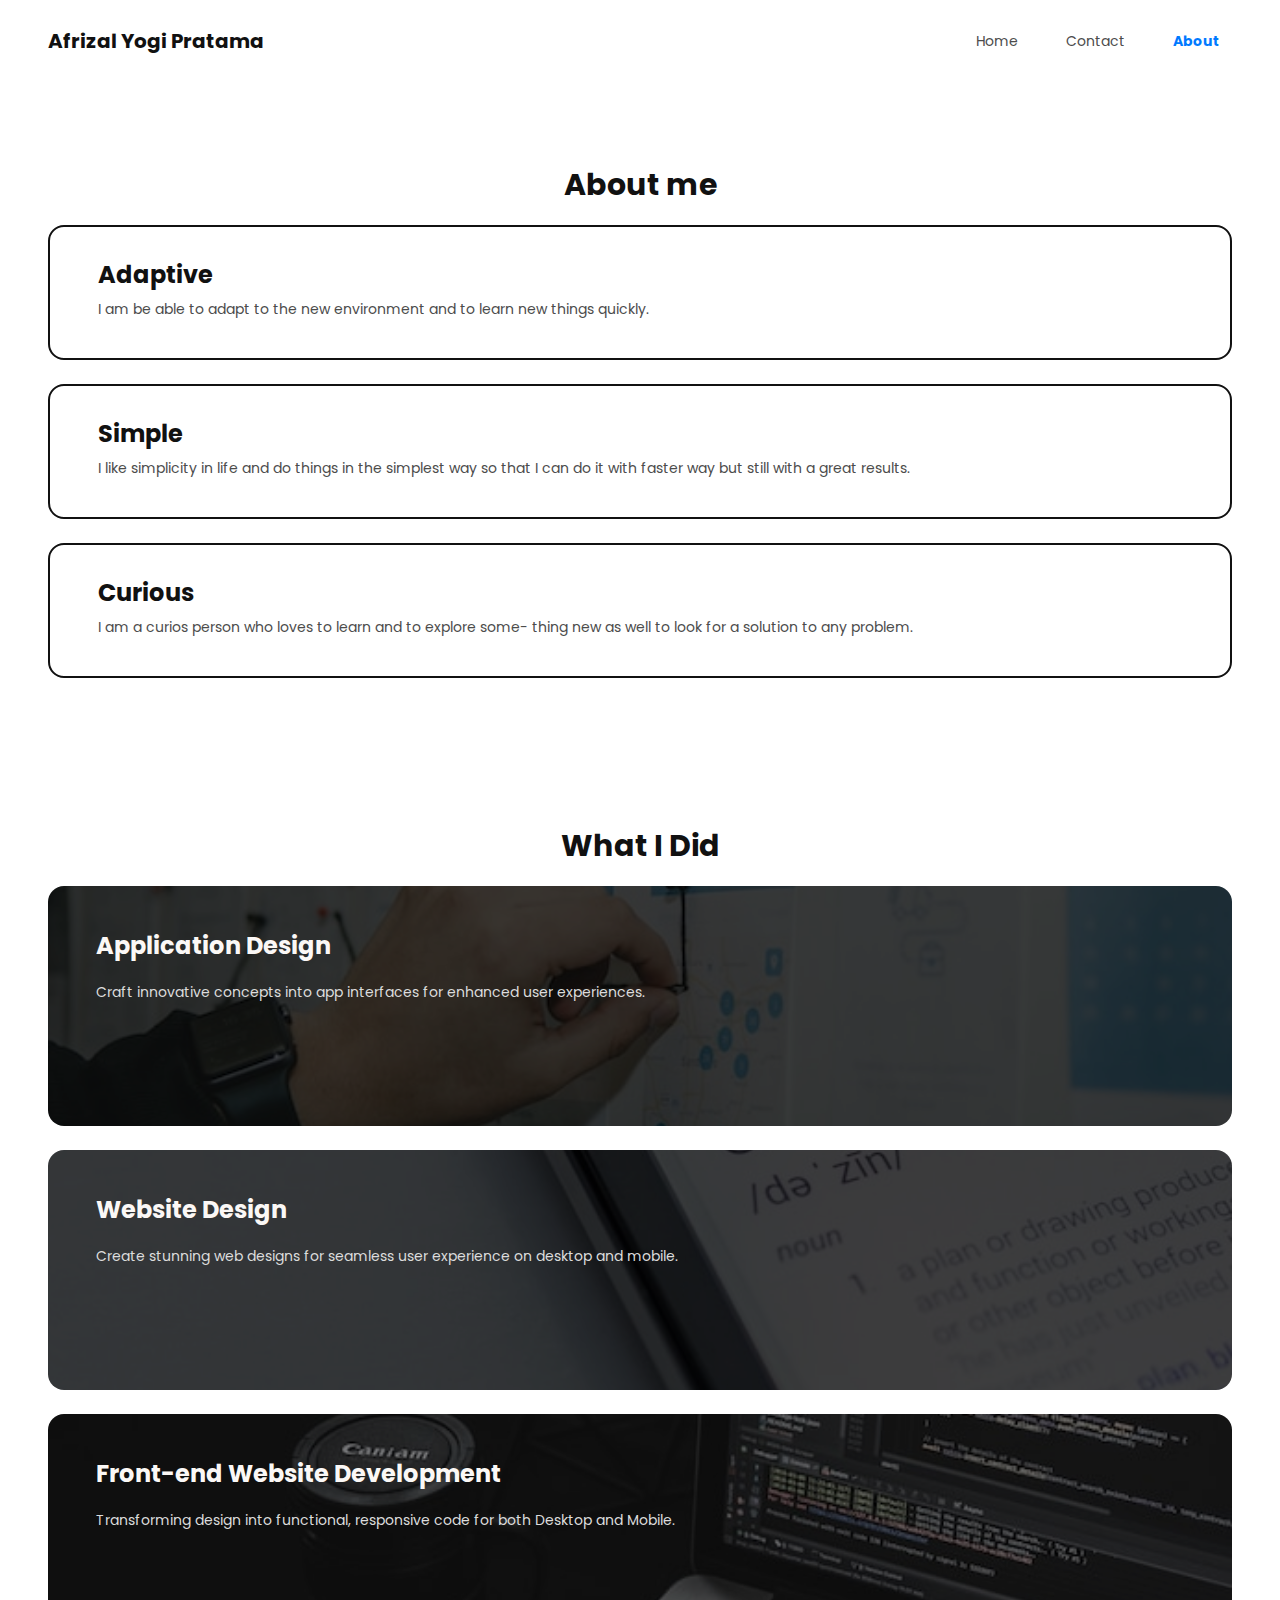
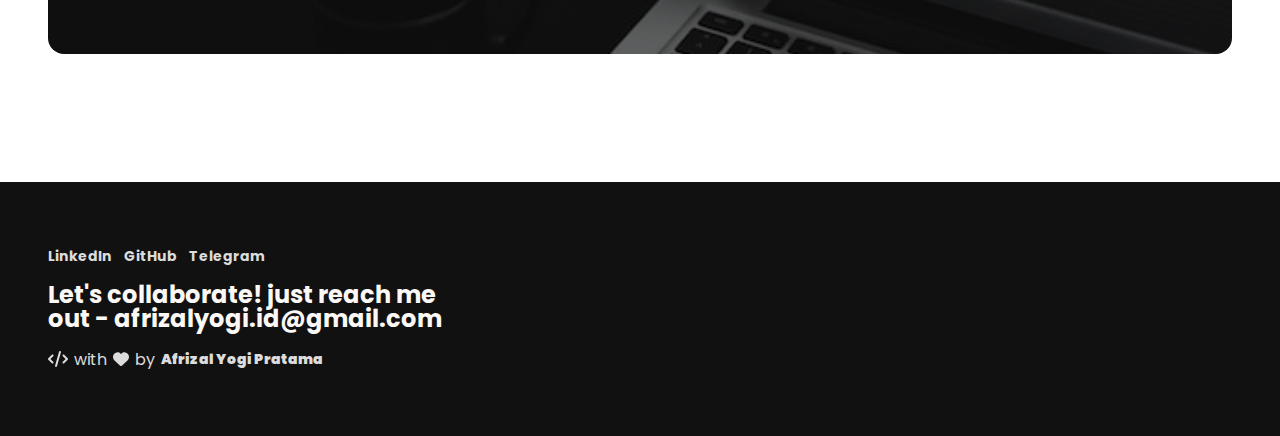
==== C_Morning_Afrizal Yogi Pratama/about.html @ c01aab59 "Add Contact and About Page" ====
<!DOCTYPE html>
<html lang="en">
	<head>
		<meta charset="UTF-8" />
		<meta http-equiv="X-UA-Compatible" content="IE=edge" />
		<meta name="viewport" content="width=device-width, initial-scale=1.0" />
		<link rel="preconnect" href="https://fonts.googleapis.com" />
		<link rel="preconnect" href="https://fonts.gstatic.com" crossorigin />
		<link
			href="https://fonts.googleapis.com/css2?family=Poppins:wght@400;700&display=swap"
			rel="stylesheet" />
		<link rel="stylesheet" href="./css/main.css" />
		<title>Afrizal Yogi Pratama</title>
	</head>
	<body>
		<nav id="top">
			<div class="flex">
				<div class="navbar-left">
					<h2>Afrizal Yogi Pratama</h2>
				</div>
				<div class="navbar-right">
					<ul>
						<li><a href="./index.html">Home</a></li>
						<li><a href="./contact.html">Contact</a></li>
						<li class="active"><a href="./about.html">About</a></li>
					</ul>
				</div>
			</div>
		</nav>
		<section id="about">
			<div class="section-title"> <h2>About me</h2> </div>
			<div class="section-content grid-3">
				<div class="about-content">
					<h3 class="about-title">Adaptive</h3>
					<p class="about-description">
						I am be able to adapt to the new environment and to learn new things
						quickly.
					</p>
				</div>
				<div class="about-content">
					<h3 class="about-title">Simple</h3>
					<p class="about-description">
						I like simplicity in life and do things in the simplest way so that
						I can do it with faster way but still with a great results.
					</p>
				</div>
				<div class="about-content">
					<h3 class="about-title">Curious</h3>
					<p class="about-description">
						I am a curios person who loves to learn and to explore some- thing
						new as well to look for a solution to any problem.
					</p>
				</div>
			</div>
		</section>
		<section id="service">
			<div class="section-title"> <h2>What I Did</h2> </div>
			<div class="section-content grid-3">
				<div id="service-1" class="service-content">
					<div class="service-img"></div>
					<div class="service-text">
						<h3>Application Design</h3>
						<p>
							Craft innovative concepts into app interfaces for enhanced user
							experiences.
						</p>
					</div>
				</div>
				<div id="service-2" class="service-content">
					<div class="service-img"></div>
					<div class="service-text">
						<h3>Website Design</h3>
						<p>
							Create stunning web designs for seamless user experience on
							desktop and mobile.
						</p>
					</div>
				</div>
				<div id="service-3" class="service-content">
					<div class="service-img"></div>
					<div class="service-text">
						<h3>Front-end Website Development</h3>
						<p>
							Transforming design into functional, responsive code for both
							Desktop and Mobile.
						</p>
					</div>
				</div>
			</div>
		</section>
		<footer>
			<div class="footer-link flex">
				<a href="https://www.linkedin.com/in/afrizalyogi/">LinkedIn</a>
				<a href="https://github.com/afrizalyogi">GitHub</a>
				<a href="https://t.me/afrizalyogi">Telegram</a>
			</div>
			<h1>
				Let's collaborate! just reach me <br />
				out -
				<a href="mailto:afrizalyogi.id@gmail.com">afrizalyogi.id@gmail.com</a>
			</h1>
			<div class="copyright flex">
				<svg
					xmlns="http://www.w3.org/2000/svg"
					height="1em"
					viewBox="0 0 640 512">
					<path
						d="M392.8 1.2c-17-4.9-34.7 5-39.6 22l-128 448c-4.9 17 5 34.7 22 39.6s34.7-5 39.6-22l128-448c4.9-17-5-34.7-22-39.6zm80.6 120.1c-12.5 12.5-12.5 32.8 0 45.3L562.7 256l-89.4 89.4c-12.5 12.5-12.5 32.8 0 45.3s32.8 12.5 45.3 0l112-112c12.5-12.5 12.5-32.8 0-45.3l-112-112c-12.5-12.5-32.8-12.5-45.3 0zm-306.7 0c-12.5-12.5-32.8-12.5-45.3 0l-112 112c-12.5 12.5-12.5 32.8 0 45.3l112 112c12.5 12.5 32.8 12.5 45.3 0s12.5-32.8 0-45.3L77.3 256l89.4-89.4c12.5-12.5 12.5-32.8 0-45.3z" />
				</svg>
				with
				<svg
					xmlns="http://www.w3.org/2000/svg"
					height="1em"
					viewBox="0 0 512 512">
					<path
						d="M47.6 300.4L228.3 469.1c7.5 7 17.4 10.9 27.7 10.9s20.2-3.9 27.7-10.9L464.4 300.4c30.4-28.3 47.6-68 47.6-109.5v-5.8c0-69.9-50.5-129.5-119.4-141C347 36.5 300.6 51.4 268 84L256 96 244 84c-32.6-32.6-79-47.5-124.6-39.9C50.5 55.6 0 115.2 0 185.1v5.8c0 41.5 17.2 81.2 47.6 109.5z" />
				</svg>
				by
				<a href="https://afrizalyogi.github.io" target="_blank">
					<b>Afrizal Yogi Pratama</b>
				</a>
			</div>
		</footer>
	</body>
</html>
---- C_Morning_Afrizal Yogi Pratama/css/main.css ----
:root {
	--blue-primary: #007aff;
	--blue-secondary: rgba(0, 122, 255, 0.8);
	--black-primary: #111;
	--black-secondary: #4c4c4c;
	--black-bg: #1f1f22;
	--white-primary: #fbf8f6;
	--white-secondary: #dcdcdc;
	--white-bg: #ededef;
}

body {
	font-family: "Poppins", sans-serif;
	margin: 0;
	padding: 0;
}

a {
	text-decoration: none;
	color: var(--black-secondary);
}

a:hover {
	color: var(--blue-primary);
}

h1 {
	font-size: 72px;
	line-height: 1;
}

h2 {
	font-size: 48px;
}

h3 {
	font-size: 36px;
}

h1,
h2,
h3 {
	color: var(--black-primary);
	line-height: 1;
}

p,
label {
	color: var(--black-secondary);
}

p,
a,
label {
	font-size: 18px;
}

nav {
	padding: 12px 256px;
}

nav h2 {
	font-size: 24px;
}

nav ul {
	display: flex;
	gap: 24px;
}

section,
footer {
	padding: 64px 256px;
}

footer {
	background-color: var(--black-primary);
	color: var(--white-primary);
}

footer .flex {
	color: var(--white-secondary);
	fill: var(--white-secondary);
	justify-content: start;
}

footer .footer-link a,
footer .copyright a {
	color: var(--white-secondary);
	font-weight: 700;
}

footer .footer-link a:hover,
footer .copyright a:hover {
	color: var(--blue-primary);
}

footer .copyright {
	gap: 6px;
}

footer h1,
footer h1 a {
	color: var(--white-primary);
	font-size: 36px;
}

footer h1 a {
	color: var(--white-primary);
}

#contact {
	background-color: var(--white-bg);
}

#service {
	margin-bottom: 64px;
}

.flex {
	display: flex;
	align-items: center;
	justify-content: space-between;
	gap: 12px;
}

.grid-2 {
	display: grid;
	gap: 24px;
	grid-template-columns: repeat(2, minmax(0, 1fr));
}

.grid-3 {
	display: grid;
	gap: 24px;
	grid-template-columns: repeat(3, minmax(0, 1fr));
}

.btn-primary {
	cursor: pointer;
	display: flex;
	gap: 12px;
	align-items: center;
	padding: 12px 24px;
	background: var(--blue-primary);
	color: var(--white-primary);
	fill: var(--white-primary);
	border: 2px solid var(--blue-primary);
	border-radius: 12px;
	text-decoration: none;
}

.btn-primary:hover {
	background: none;
	color: var(--blue-primary);
	fill: var(--blue-primary);
}

.btn-primary svg,
.btn-outline-primary svg {
	height: 16px;
}

.btn-outline-primary {
	display: flex;
	gap: 12px;
	align-items: center;
	padding: 12px 24px;
	border: 2px solid var(--blue-primary);
	background: none;
	color: var(--blue-primary);
	fill: var(--blue-primary);
	border-radius: 12px;
	text-decoration: none;
}

.btn-outline-primary:hover {
	background: var(--blue-primary);
	color: var(--white-primary);
	fill: var(--white-primary);
}

.navbar-right ul {
	display: flex;
	list-style: none;
}

.navbar-right ul li a {
	padding: 0 12px;
}

.navbar-right ul li.active a {
	font-weight: 700;
	color: var(--blue-primary);
}

.hero-left h1 b {
	color: var(--white-primary);
	text-shadow: -1px -1px 0 #111, 1px -1px 0 #111, -1px 1px 0 #111,
		1px 1px 0 #111;
	-webkit-text-stroke: 1px var(--black-primary);
}

.hero-left h1 b:hover {
	background-color: var(--blue-primary);
}

.hero-cta {
	justify-content: left;
	gap: 36px;
}

.hero-link {
	gap: 36px;
}

.hero-link a {
	font-size: 36px;
}

.hero-link svg {
	fill: var(--black-primary);
}

.hero-link svg:hover {
	fill: var(--blue-primary);
}

.about-content {
	padding: 24px 48px;
	border: 2px solid var(--black-primary);
	border-radius: 16px;
}

.about-title {
	line-height: 0;
}

.service-content {
	position: relative;
	width: auto;
	height: 360px;
	border-radius: 16px;
	overflow: hidden;
}

.service-content .service-text {
	position: absolute;
	top: 24px;
	left: 48px;
	right: 48px;
}

.service-content .service-text h3 {
	color: var(--white-primary);
}

.service-content .service-text p {
	color: var(--white-secondary);
}

.service-content .service-img {
	background-size: cover;
	background-position: center;
	width: 100%;
	height: 100%;
	filter: brightness(0.25);
	transition: all 500ms;
}

.service-content:hover .service-img {
	transform: scale(1.2);
}

#service-1 .service-img {
	background-image: url(../assets/service-1.jpg);
}

#service-2 .service-img {
	background-image: url(../assets/service-2.jpg);
}

#service-3 .service-img {
	background-image: url(../assets/service-3.jpg);
	filter: brightness(0.5);
}

.contact-form form {
	display: flex;
	flex-wrap: wrap;
	gap: 12px;
}

.contact-form .grid-2 {
	align-items: center;
	gap: 12px;
}

.contact-form .contact-input {
	width: 100%;
}

.contact-form .contact-input div {
	padding-right: 24px;
}

.contact-text p {
	max-width: 75%;
}

.contact-form label {
	display: block;
}

.contact-form input,
.contact-form textarea {
	display: flex;
	border: 2px solid var(--white-secondary);
	border-radius: 8px;
	padding: 6px 12px;
	font-size: 14px;
	width: 100%;
}

.contact-form button {
	padding: 4px 24px;
	margin-top: 12px;
}

.contact-form button p {
	line-height: 0;
	color: var(--white-primary);
}

.contact-form button:hover p {
	color: var(--blue-primary);
}

@media (max-width: 1280px) {
	nav,
	section,
	footer {
		padding-left: 48px;
		padding-right: 48px;
	}

	nav .flex {
		justify-content: space-between;
		text-align: left;
	}

	h1 {
		font-size: 64px;
	}

	h2 {
		font-size: 30px;
	}

	h3 {
		font-size: 24px;
	}

	p,
	a,
	label {
		font-size: 14px;
	}

	nav h2 {
		font-size: 20px;
	}

	footer h1,
	footer h1 a {
		font-size: 24px;
	}

	#hero {
		padding: 64px;
	}

	#hero .flex {
		flex-wrap: wrap-reverse;
	}

	.flex {
		flex-wrap: wrap;
		justify-content: center;
		text-align: center;
	}

	.grid-2 {
		grid-template-columns: repeat(1, minmax(0, 1fr));
	}

	.grid-3 {
		grid-template-columns: repeat(1, minmax(0, 1fr));
	}

	.section-title {
		text-align: center;
	}

	.service-content {
		height: 240px;
	}
}
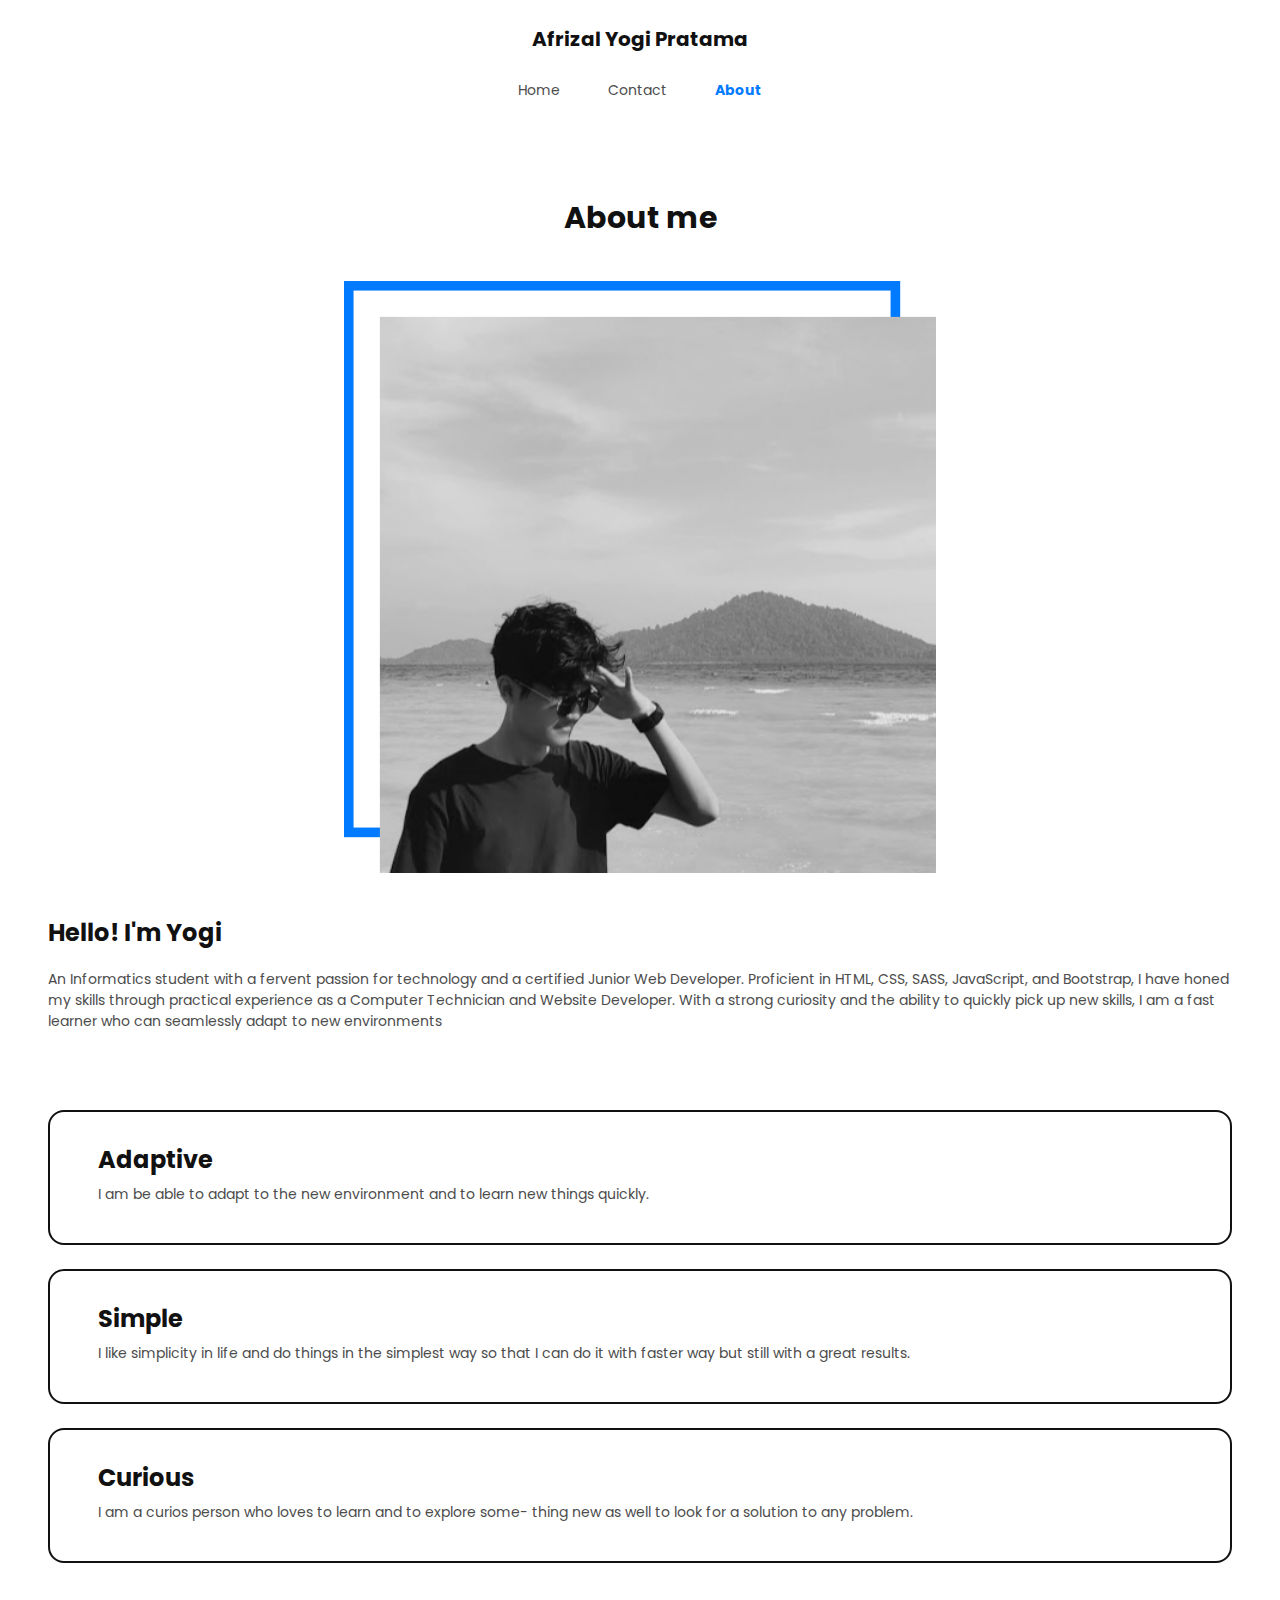
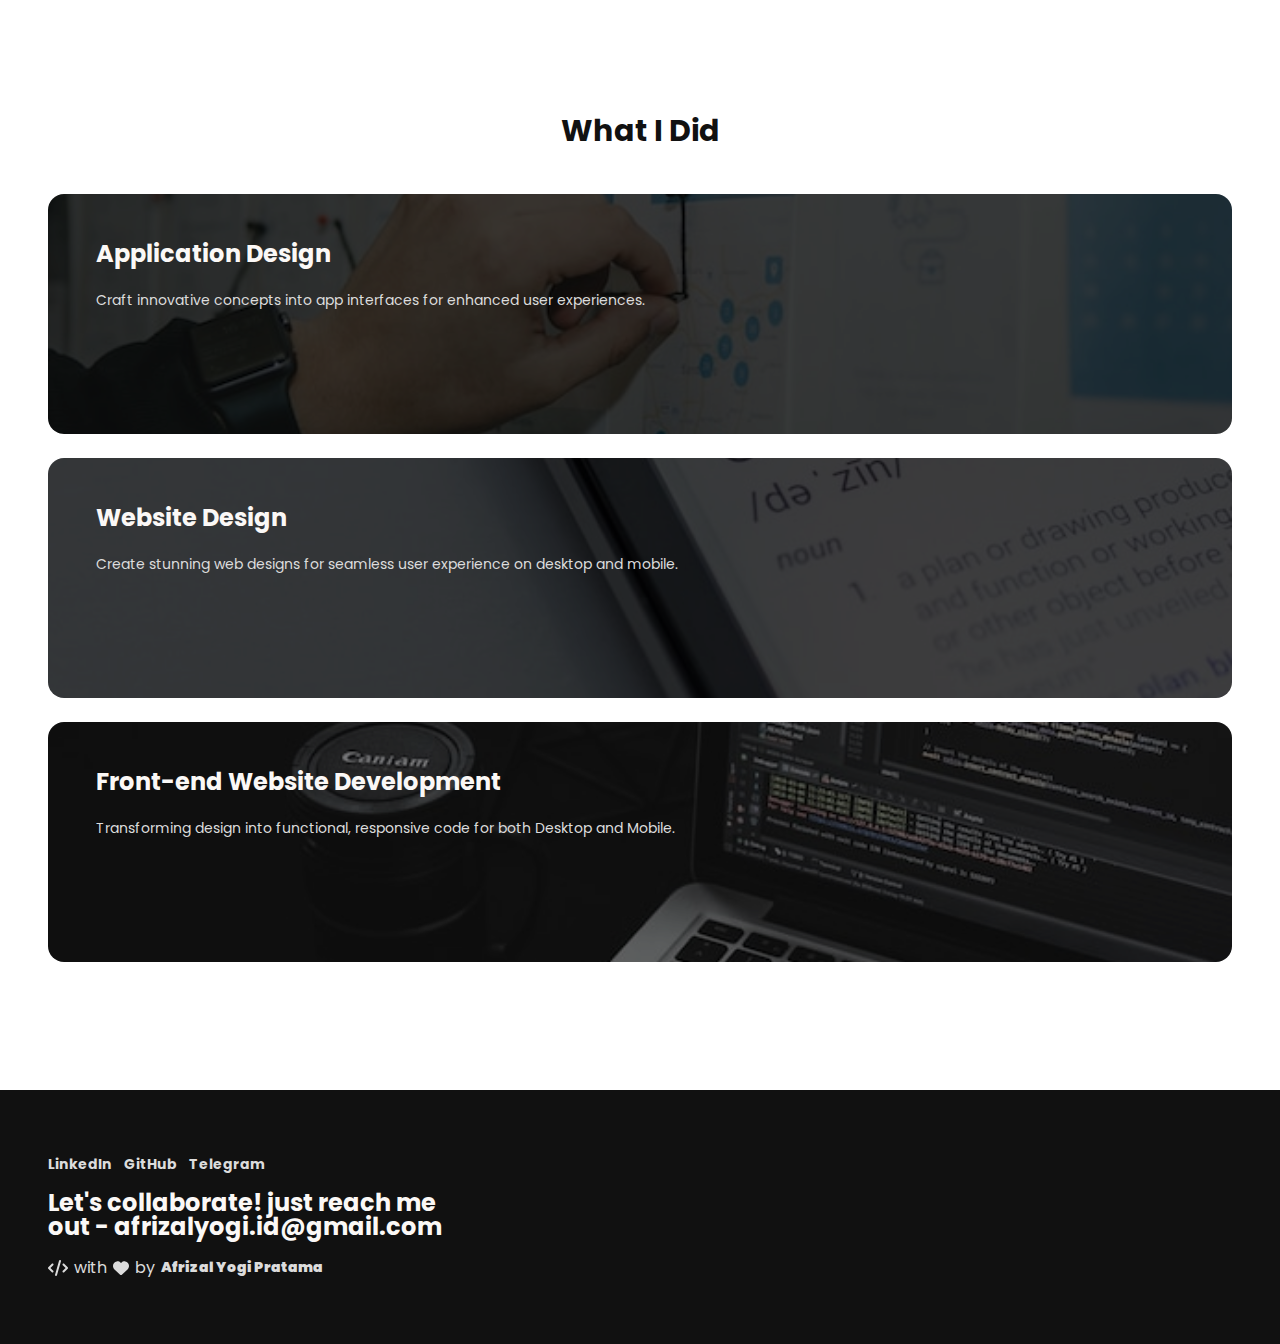
==== commit d518a76d: "Update About me" ====
--- a/C_Morning_Afrizal Yogi Pratama/about.html
+++ b/C_Morning_Afrizal Yogi Pratama/about.html
@@ -29,27 +29,44 @@
 		</nav>
 		<section id="about">
 			<div class="section-title"> <h2>About me</h2> </div>
-			<div class="section-content grid-3">
-				<div class="about-content">
-					<h3 class="about-title">Adaptive</h3>
-					<p class="about-description">
-						I am be able to adapt to the new environment and to learn new things
-						quickly.
-					</p>
+			<div class="section-content">
+				<div class="grid-2">
+					<img src="./assets/about-image.png" alt="" />
+					<div>
+						<h3>Hello! I'm Yogi</h3>
+						<p>
+							An Informatics student with a fervent passion for technology and a
+							certified Junior Web Developer. Proficient in HTML, CSS, SASS,
+							JavaScript, and Bootstrap, I have honed my skills through
+							practical experience as a Computer Technician and Website
+							Developer. With a strong curiosity and the ability to quickly pick
+							up new skills, I am a fast learner who can seamlessly adapt to new
+							environments
+						</p>
+					</div>
 				</div>
-				<div class="about-content">
-					<h3 class="about-title">Simple</h3>
-					<p class="about-description">
-						I like simplicity in life and do things in the simplest way so that
-						I can do it with faster way but still with a great results.
-					</p>
-				</div>
-				<div class="about-content">
-					<h3 class="about-title">Curious</h3>
-					<p class="about-description">
-						I am a curios person who loves to learn and to explore some- thing
-						new as well to look for a solution to any problem.
-					</p>
+				<div class="grid-3">
+					<div class="about-content">
+						<h3 class="about-title">Adaptive</h3>
+						<p class="about-description">
+							I am be able to adapt to the new environment and to learn new
+							things quickly.
+						</p>
+					</div>
+					<div class="about-content">
+						<h3 class="about-title">Simple</h3>
+						<p class="about-description">
+							I like simplicity in life and do things in the simplest way so
+							that I can do it with faster way but still with a great results.
+						</p>
+					</div>
+					<div class="about-content">
+						<h3 class="about-title">Curious</h3>
+						<p class="about-description">
+							I am a curios person who loves to learn and to explore some- thing
+							new as well to look for a solution to any problem.
+						</p>
+					</div>
 				</div>
 			</div>
 		</section>
@@ -116,7 +133,7 @@
 						d="M47.6 300.4L228.3 469.1c7.5 7 17.4 10.9 27.7 10.9s20.2-3.9 27.7-10.9L464.4 300.4c30.4-28.3 47.6-68 47.6-109.5v-5.8c0-69.9-50.5-129.5-119.4-141C347 36.5 300.6 51.4 268 84L256 96 244 84c-32.6-32.6-79-47.5-124.6-39.9C50.5 55.6 0 115.2 0 185.1v5.8c0 41.5 17.2 81.2 47.6 109.5z" />
 				</svg>
 				by
-				<a href="https://afrizalyogi.github.io" target="_blank">
+				<a href="https://afrizalyogi.studio/" target="_blank">
 					<b>Afrizal Yogi Pratama</b>
 				</a>
 			</div>
--- a/C_Morning_Afrizal Yogi Pratama/css/main.css
+++ b/C_Morning_Afrizal Yogi Pratama/css/main.css
@@ -13,6 +13,8 @@
 	font-family: "Poppins", sans-serif;
 	margin: 0;
 	padding: 0;
+	min-width: 484px;
+	scroll-behavior: smooth;
 }
 
 a {
@@ -109,6 +111,16 @@
 	color: var(--white-primary);
 }
 
+#about .grid-2 {
+	gap: 24px;
+	margin-bottom: 64px;
+	align-items: center;
+}
+
+#about .grid-2 img {
+	width: 90%;
+}
+
 #contact {
 	background-color: var(--white-bg);
 }
@@ -192,6 +204,10 @@
 .navbar-right ul li.active a {
 	font-weight: 700;
 	color: var(--blue-primary);
+}
+
+.section-title {
+	margin-bottom: 48px;
 }
 
 .hero-left h1 b {
@@ -344,9 +360,22 @@
 		padding-right: 48px;
 	}
 
-	nav .flex {
-		justify-content: space-between;
-		text-align: left;
+	nav {
+		justify-content: center !important;
+	}
+
+	nav ul {
+		margin: 0;
+		padding: 0;
+		justify-items: center;
+	}
+
+	nav .flex .navbar-left {
+		display: flex;
+		width: 100%;
+		margin: 0 auto;
+		text-align: center;
+		justify-content: center;
 	}
 
 	h1 {
@@ -384,6 +413,16 @@
 		flex-wrap: wrap-reverse;
 	}
 
+	#about .grid-2 {
+		display: flex;
+		flex-wrap: wrap;
+		justify-content: center;
+	}
+
+	#about .grid-2 img {
+		width: 50%;
+	}
+
 	.flex {
 		flex-wrap: wrap;
 		justify-content: center;
@@ -405,4 +444,8 @@
 	.service-content {
 		height: 240px;
 	}
-}
+
+	.contact-text p {
+		max-width: 100%;
+	}
+}
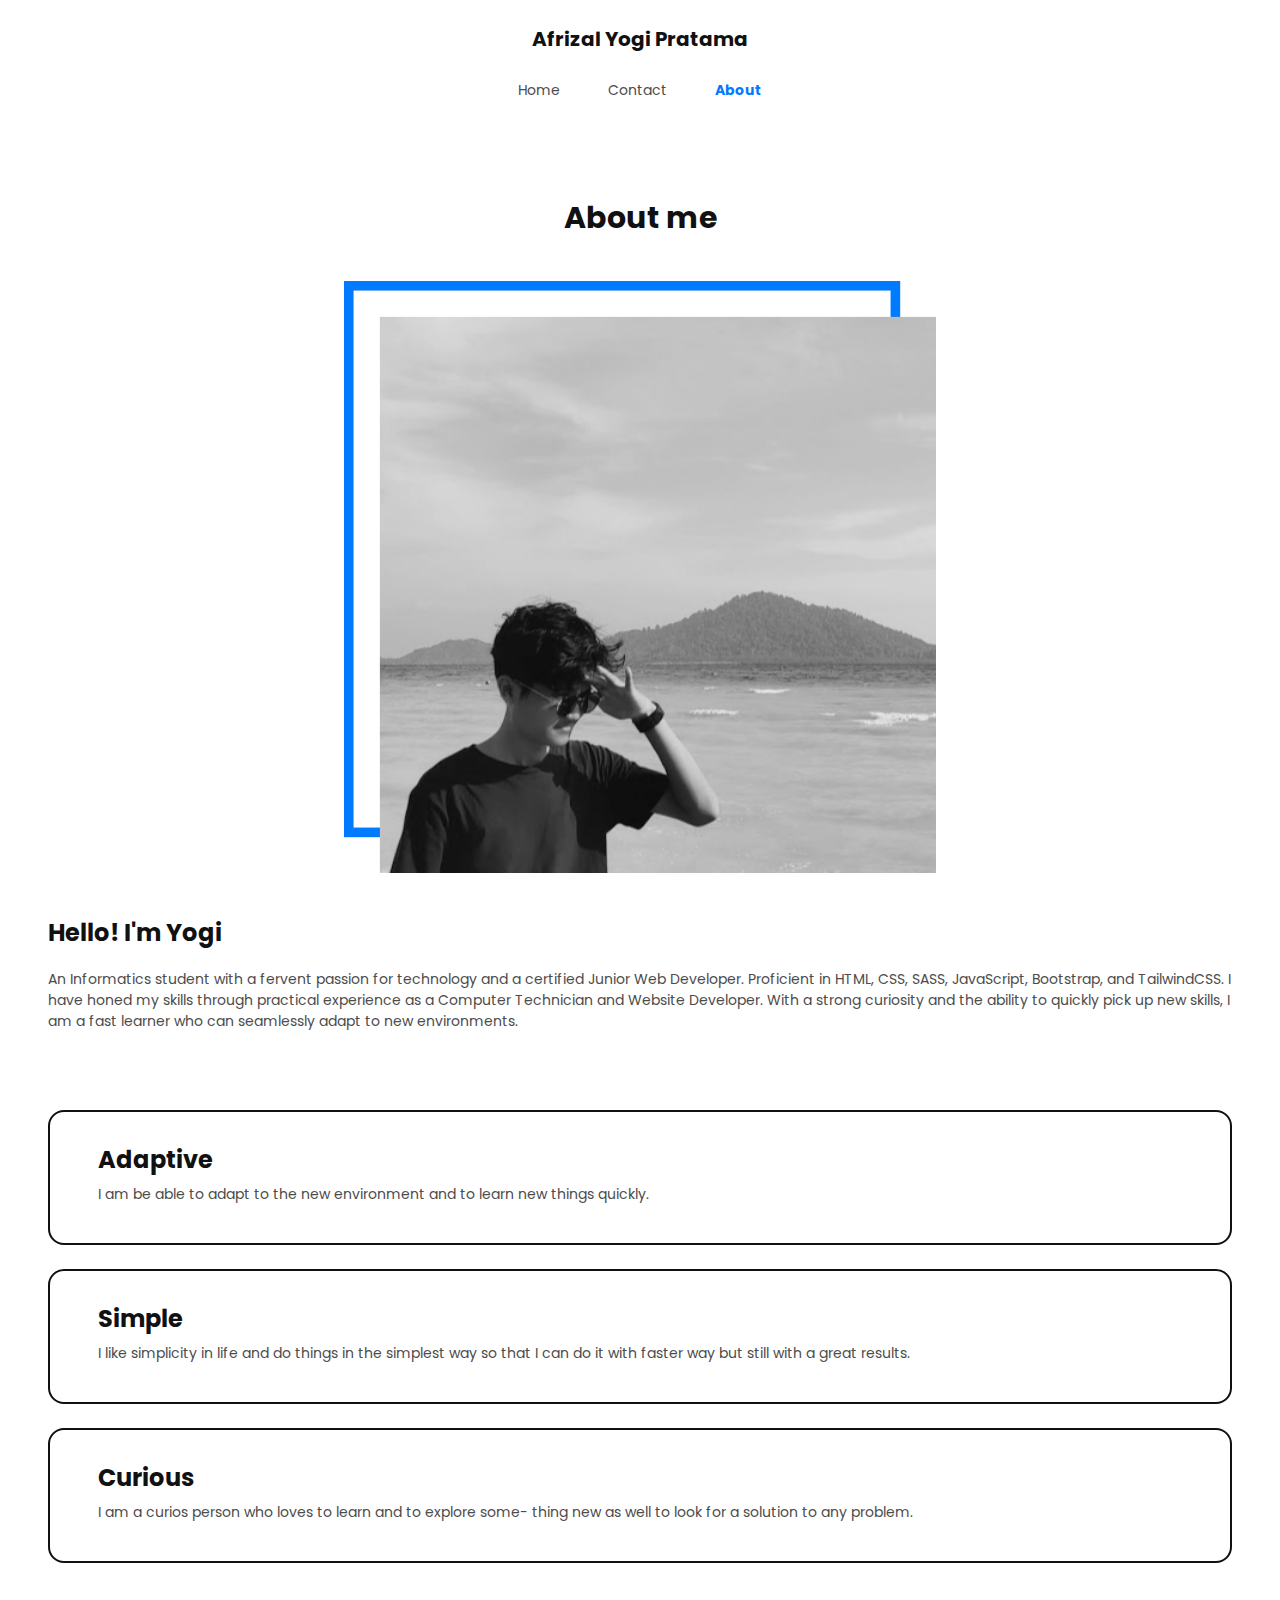
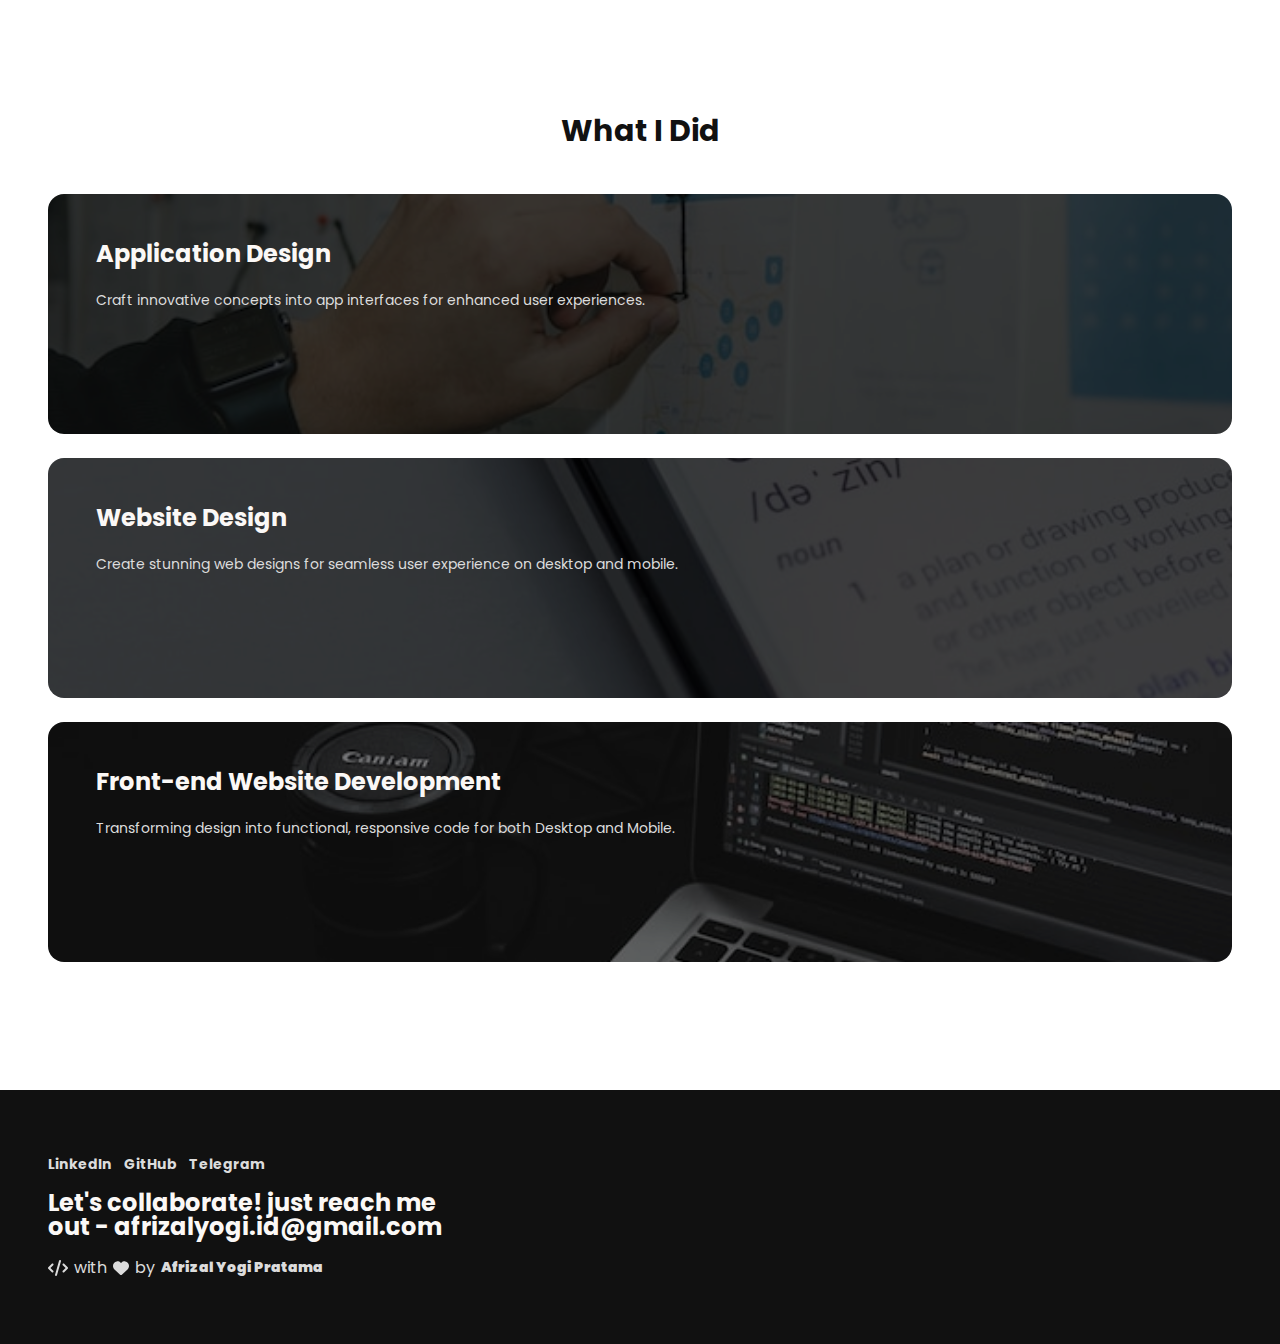
==== commit 62e6f6bf: "Update About Profile" ====
--- a/C_Morning_Afrizal Yogi Pratama/about.html
+++ b/C_Morning_Afrizal Yogi Pratama/about.html
@@ -37,11 +37,11 @@
 						<p>
 							An Informatics student with a fervent passion for technology and a
 							certified Junior Web Developer. Proficient in HTML, CSS, SASS,
-							JavaScript, and Bootstrap, I have honed my skills through
-							practical experience as a Computer Technician and Website
+							JavaScript, Bootstrap, and TailwindCSS. I have honed my skills
+							through practical experience as a Computer Technician and Website
 							Developer. With a strong curiosity and the ability to quickly pick
 							up new skills, I am a fast learner who can seamlessly adapt to new
-							environments
+							environments.
 						</p>
 					</div>
 				</div>
